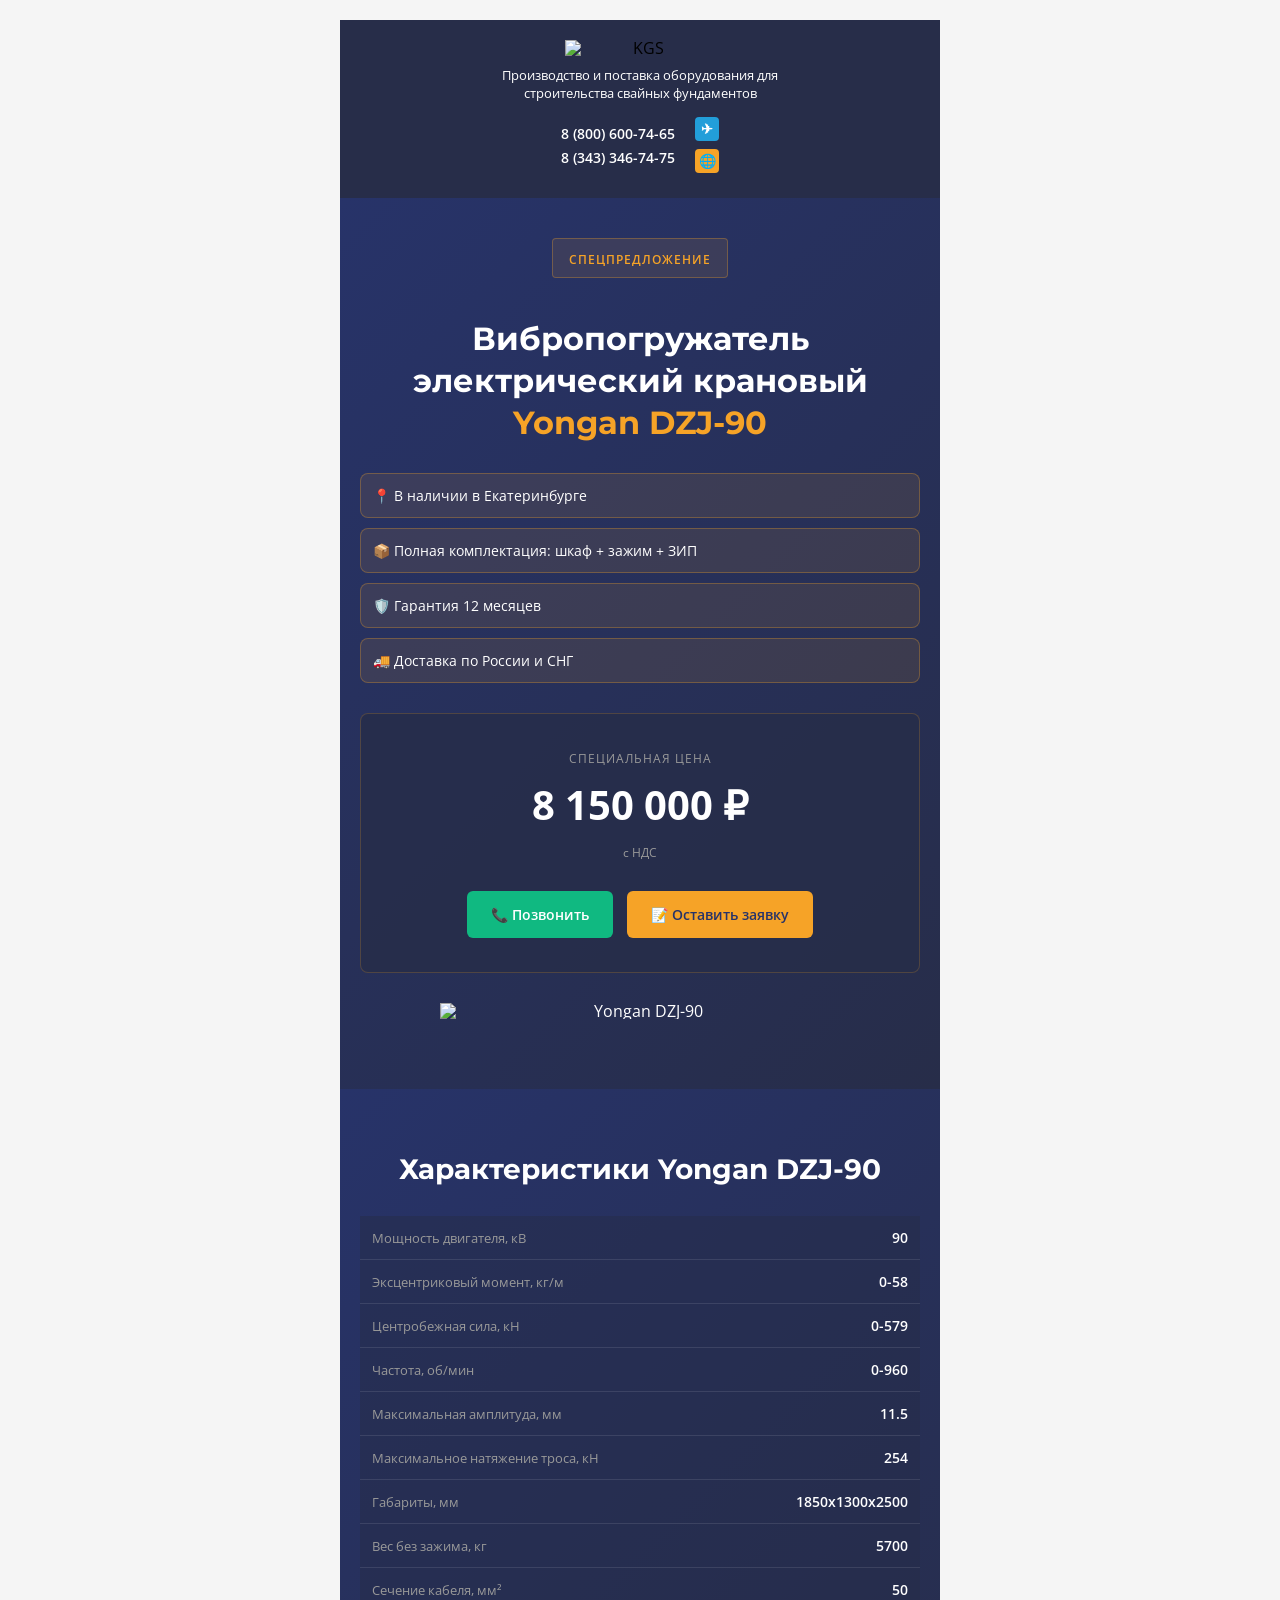
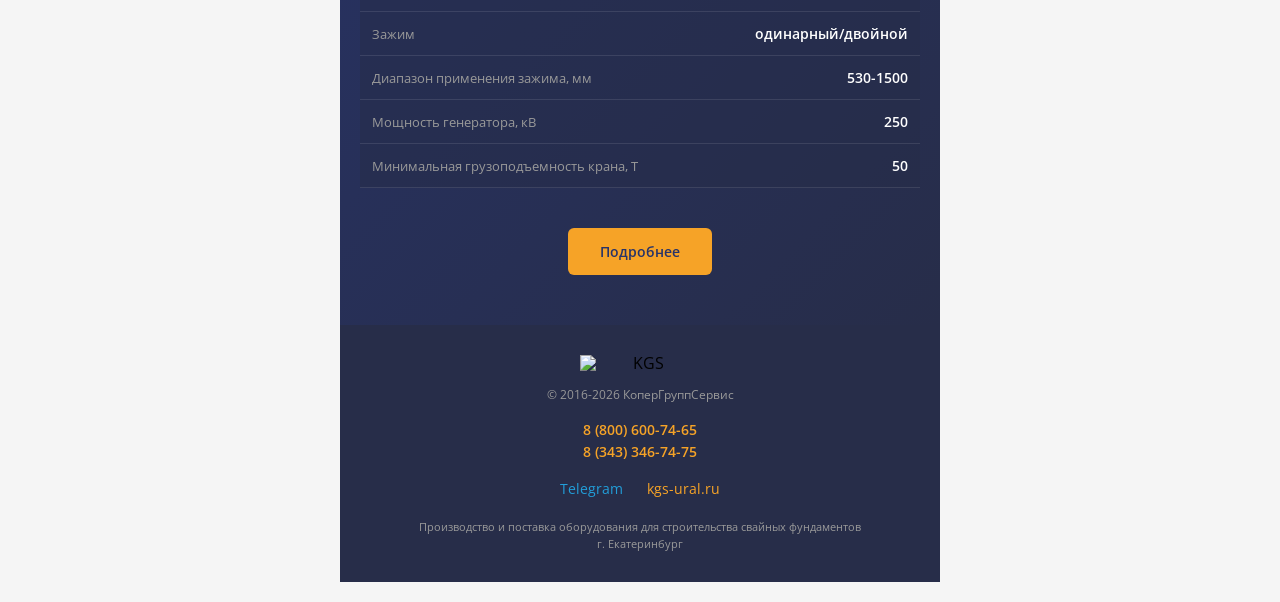
==== email-template.html @ 1b9bb9bd "fix: кликабельность элементов и иконки в шапке" ====
<!DOCTYPE html>
<html lang="ru" xmlns="http://www.w3.org/1999/xhtml" xmlns:v="urn:schemas-microsoft-com:vml" xmlns:o="urn:schemas-microsoft-com:office:office">
<head>
    <meta charset="utf-8">
    <meta name="viewport" content="width=device-width, initial-scale=1.0">
    <meta http-equiv="X-UA-Compatible" content="IE=edge">
    <meta name="x-apple-disable-message-reformatting">
    <title>Спецпредложение: Yongan DZJ-90 - 8 150 000₽</title>
    <!--[if mso]>
    <style type="text/css">
        table {border-collapse: collapse; border-spacing: 0; margin: 0;}
        div, td {padding: 0;}
        div {margin: 0 !important;}
    </style>
    <noscript>
        <xml>
            <o:OfficeDocumentSettings>
                <o:PixelsPerInch>96</o:PixelsPerInch>
            </o:OfficeDocumentSettings>
        </xml>
    </noscript>
    <![endif]-->
    <style type="text/css">
        @import url('https://fonts.googleapis.com/css2?family=Montserrat:wght@600;700;800&family=Open+Sans:wght@400;600&display=swap');
        
        body {
            margin: 0;
            padding: 0;
            -webkit-text-size-adjust: 100%;
            -ms-text-size-adjust: 100%;
            font-family: 'Open Sans', Arial, sans-serif;
        }
        
        table {
            border-collapse: collapse;
            border-spacing: 0;
            mso-table-lspace: 0pt;
            mso-table-rspace: 0pt;
        }
        
        img {
            border: 0;
            height: auto;
            line-height: 100%;
            outline: none;
            text-decoration: none;
            -ms-interpolation-mode: bicubic;
        }
        
        a {
            text-decoration: none;
        }
        
        .container {
            max-width: 600px;
            margin: 0 auto;
        }
        
        .header {
            background-color: #272D49;
            padding: 20px;
        }
        
        .hero {
            background: linear-gradient(135deg, #273369 0%, #272D49 100%);
            padding: 40px 20px;
            color: #ffffff;
        }
        
        .badge {
            background-color: rgba(246, 163, 39, 0.1);
            border: 1px solid rgba(246, 163, 39, 0.3);
            border-radius: 4px;
            padding: 8px 16px;
            display: inline-block;
            margin-bottom: 20px;
        }
        
        .badge-text {
            color: #F6A327;
            font-size: 12px;
            font-weight: 600;
            letter-spacing: 1px;
            text-transform: uppercase;
        }
        
        .title {
            font-family: 'Montserrat', Arial, sans-serif;
            font-size: 32px;
            font-weight: 700;
            line-height: 1.3;
            margin: 20px 0;
            color: #ffffff;
        }
        
        .title-accent {
            color: #F6A327;
        }
        
        .feature-box {
            background-color: rgba(246, 163, 39, 0.1);
            border: 1px solid rgba(246, 163, 39, 0.3);
            border-radius: 8px;
            padding: 12px;
            margin: 10px 0;
        }
        
        .feature-text {
            color: #ffffff;
            font-size: 14px;
            margin: 0;
        }
        
        .price-card {
            background-color: rgba(39, 45, 73, 0.8);
            border: 1px solid rgba(246, 163, 39, 0.2);
            border-radius: 8px;
            padding: 24px;
            margin: 20px 0;
        }
        
        .price-label {
            color: #999999;
            font-size: 12px;
            text-transform: uppercase;
            letter-spacing: 1px;
            margin-bottom: 10px;
        }
        
        .price {
            font-size: 40px;
            font-weight: 700;
            color: #ffffff;
            margin: 10px 0;
        }
        
        .price-note {
            color: #999999;
            font-size: 12px;
        }
        
        .button {
            display: inline-block;
            padding: 14px 24px;
            border-radius: 6px;
            font-weight: 600;
            font-size: 14px;
            text-align: center;
            text-decoration: none;
            margin: 10px 5px;
        }
        
        .button-green {
            background-color: #10B981;
            color: #ffffff;
        }
        
        .button-orange {
            background-color: #F6A327;
            color: #273369;
        }
        
        .specs-section {
            background: linear-gradient(135deg, #273369 0%, #272D49 100%);
            padding: 40px 20px;
        }
        
        .specs-title {
            font-family: 'Montserrat', Arial, sans-serif;
            font-size: 28px;
            font-weight: 700;
            color: #ffffff;
            text-align: center;
            margin-bottom: 30px;
        }
        
        .spec-row {
            background-color: rgba(39, 45, 73, 0.5);
            padding: 12px;
            margin: 5px 0;
            border-bottom: 1px solid rgba(255, 255, 255, 0.1);
        }
        
        .spec-label {
            color: #999999;
            font-size: 13px;
        }
        
        .spec-value {
            color: #ffffff;
            font-weight: 600;
            font-size: 14px;
        }
        
        .footer {
            background-color: #272D49;
            padding: 30px 20px;
            text-align: center;
        }
        
        .footer-text {
            color: #999999;
            font-size: 12px;
            margin: 10px 0;
        }
        
        .contact-link {
            color: #F6A327;
            text-decoration: none;
            font-weight: 600;
        }
        
        @media only screen and (max-width: 600px) {
            .title {
                font-size: 24px;
            }
            .price {
                font-size: 32px;
            }
            .button {
                display: block;
                width: 100%;
                margin: 10px 0;
            }
        }
    </style>
</head>
<body style="margin: 0; padding: 0; background-color: #f5f5f5;">
    <table role="presentation" width="100%" cellspacing="0" cellpadding="0" border="0">
        <tr>
            <td align="center" style="padding: 20px 0;">
                <!-- Container -->
                <table class="container" role="presentation" width="600" cellspacing="0" cellpadding="0" border="0" style="max-width: 600px; width: 100%;">
                    
                    <!-- Header -->
                    <tr>
                        <td class="header" style="background-color: #272D49; padding: 20px; text-align: center;">
                            <table role="presentation" width="100%" cellspacing="0" cellpadding="0" border="0">
                                <tr>
                                    <td align="center">
                                        <img src="https://cdn.poehali.dev/files/KGS_logo_white_yellow.png" alt="KGS" width="150" style="display: block; margin: 0 auto 10px;">
                                        <p style="color: #ffffff; font-size: 13px; line-height: 1.4; margin: 10px 0;">
                                            Производство и поставка оборудования для<br>строительства свайных фундаментов
                                        </p>
                                        <table role="presentation" cellspacing="0" cellpadding="0" border="0" style="margin: 15px auto 5px;">
                                            <tr>
                                                <td style="padding: 0 10px;">
                                                    <a href="tel:88006007465" style="color: #ffffff; font-weight: 600; font-size: 14px; text-decoration: none; display: block;">8 (800) 600-74-65</a>
                                                    <a href="tel:+73433467475" style="color: #ffffff; font-weight: 600; font-size: 14px; text-decoration: none; display: block; margin-top: 5px;">8 (343) 346-74-75</a>
                                                </td>
                                                <td style="padding: 0 10px;">
                                                    <a href="https://t.me/kgs_ural" style="display: block; margin-bottom: 8px;">
                                                        <span style="display: inline-block; width: 24px; height: 24px; background-color: #229ED9; border-radius: 4px; text-align: center; line-height: 24px; color: #ffffff; font-size: 14px; font-weight: bold;">✈</span>
                                                    </a>
                                                    <a href="https://kgs-ural.ru" style="display: block;">
                                                        <span style="display: inline-block; width: 24px; height: 24px; background-color: #F6A327; border-radius: 4px; text-align: center; line-height: 24px; color: #273369; font-size: 14px; font-weight: bold;">🌐</span>
                                                    </a>
                                                </td>
                                            </tr>
                                        </table>
                                    </td>
                                </tr>
                            </table>
                        </td>
                    </tr>
                    
                    <!-- Hero Section -->
                    <tr>
                        <td class="hero" style="background: linear-gradient(135deg, #273369 0%, #272D49 100%); padding: 40px 20px;">
                            <table role="presentation" width="100%" cellspacing="0" cellpadding="0" border="0">
                                <tr>
                                    <td align="center">
                                        <div class="badge" style="background-color: rgba(246, 163, 39, 0.1); border: 1px solid rgba(246, 163, 39, 0.3); border-radius: 4px; padding: 8px 16px; display: inline-block; margin-bottom: 20px;">
                                            <span class="badge-text" style="color: #F6A327; font-size: 12px; font-weight: 600; letter-spacing: 1px;">СПЕЦПРЕДЛОЖЕНИЕ</span>
                                        </div>
                                        
                                        <a href="https://kgs-ural.ru/catalog/vibropogruzhateli-kranovie/seriya-dzj/yongan-dzj-90/" style="text-decoration: none; color: inherit;">
                                            <h1 class="title" style="font-family: 'Montserrat', Arial, sans-serif; font-size: 32px; font-weight: 700; line-height: 1.3; margin: 20px 0; color: #ffffff;">
                                                Вибропогружатель<br>
                                                электрический крановый<br>
                                                <span class="title-accent" style="color: #F6A327;">Yongan DZJ-90</span>
                                            </h1>
                                        </a>
                                        
                                        <div style="margin: 30px 0;">
                                            <div class="feature-box" style="background-color: rgba(246, 163, 39, 0.1); border: 1px solid rgba(246, 163, 39, 0.3); border-radius: 8px; padding: 12px; margin: 10px 0; text-align: left;">
                                                <p class="feature-text" style="color: #ffffff; font-size: 14px; margin: 0;">📍 В наличии в Екатеринбурге</p>
                                            </div>
                                            <div class="feature-box" style="background-color: rgba(246, 163, 39, 0.1); border: 1px solid rgba(246, 163, 39, 0.3); border-radius: 8px; padding: 12px; margin: 10px 0; text-align: left;">
                                                <p class="feature-text" style="color: #ffffff; font-size: 14px; margin: 0;">📦 Полная комплектация: шкаф + зажим + ЗИП</p>
                                            </div>
                                            <div class="feature-box" style="background-color: rgba(246, 163, 39, 0.1); border: 1px solid rgba(246, 163, 39, 0.3); border-radius: 8px; padding: 12px; margin: 10px 0; text-align: left;">
                                                <p class="feature-text" style="color: #ffffff; font-size: 14px; margin: 0;">🛡️ Гарантия 12 месяцев</p>
                                            </div>
                                            <div class="feature-box" style="background-color: rgba(246, 163, 39, 0.1); border: 1px solid rgba(246, 163, 39, 0.3); border-radius: 8px; padding: 12px; margin: 10px 0; text-align: left;">
                                                <p class="feature-text" style="color: #ffffff; font-size: 14px; margin: 0;">🚚 Доставка по России и СНГ</p>
                                            </div>
                                        </div>
                                        
                                        <!-- Price Card -->
                                        <div class="price-card" style="background-color: rgba(39, 45, 73, 0.8); border: 1px solid rgba(246, 163, 39, 0.2); border-radius: 8px; padding: 24px; margin: 20px 0;">
                                            <p class="price-label" style="color: #999999; font-size: 12px; text-transform: uppercase; letter-spacing: 1px; margin-bottom: 10px;">СПЕЦИАЛЬНАЯ ЦЕНА</p>
                                            <p class="price" style="font-size: 40px; font-weight: 700; color: #ffffff; margin: 10px 0;">8 150 000 ₽</p>
                                            <p class="price-note" style="color: #999999; font-size: 12px;">с НДС</p>
                                            
                                            <table role="presentation" width="100%" cellspacing="0" cellpadding="0" border="0" style="margin-top: 20px;">
                                                <tr>
                                                    <td align="center">
                                                        <a href="tel:88006007465" class="button button-green" style="display: inline-block; padding: 14px 24px; border-radius: 6px; font-weight: 600; font-size: 14px; text-align: center; text-decoration: none; background-color: #10B981; color: #ffffff; margin: 10px 5px;">
                                                            📞 Позвонить
                                                        </a>
                                                        <a href="https://kgs-ural.ru/catalog/vibropogruzhateli-kranovie/seriya-dzj/yongan-dzj-90/" class="button button-orange" style="display: inline-block; padding: 14px 24px; border-radius: 6px; font-weight: 600; font-size: 14px; text-align: center; text-decoration: none; background-color: #F6A327; color: #273369; margin: 10px 5px;">
                                                            📝 Оставить заявку
                                                        </a>
                                                    </td>
                                                </tr>
                                            </table>
                                        </div>
                                        
                                        <!-- Equipment Image -->
                                        <img src="https://cdn.poehali.dev/files/Вибрик без фона.png" alt="Yongan DZJ-90" width="400" style="display: block; margin: 30px auto; max-width: 100%; height: auto;">
                                    </td>
                                </tr>
                            </table>
                        </td>
                    </tr>
                    
                    <!-- Specifications Section -->
                    <tr>
                        <td class="specs-section" style="background: linear-gradient(135deg, #273369 0%, #272D49 100%); padding: 40px 20px;">
                            <a href="https://kgs-ural.ru/catalog/vibropogruzhateli-kranovie/seriya-dzj/yongan-dzj-90/" style="text-decoration: none; color: inherit; display: block;">
                                <h2 class="specs-title" style="font-family: 'Montserrat', Arial, sans-serif; font-size: 28px; font-weight: 700; color: #ffffff; text-align: center; margin-bottom: 30px;">
                                    Характеристики Yongan DZJ-90
                                </h2>
                            </a>
                            
                            <table role="presentation" width="100%" cellspacing="0" cellpadding="0" border="0">
                                <tr>
                                    <td class="spec-row" style="background-color: rgba(39, 45, 73, 0.5); padding: 12px; border-bottom: 1px solid rgba(255, 255, 255, 0.1);">
                                        <table role="presentation" width="100%" cellspacing="0" cellpadding="0" border="0">
                                            <tr>
                                                <td class="spec-label" style="color: #999999; font-size: 13px;">Мощность двигателя, кВ</td>
                                                <td align="right" class="spec-value" style="color: #ffffff; font-weight: 600; font-size: 14px;">90</td>
                                            </tr>
                                        </table>
                                    </td>
                                </tr>
                                <tr>
                                    <td class="spec-row" style="background-color: rgba(39, 45, 73, 0.5); padding: 12px; border-bottom: 1px solid rgba(255, 255, 255, 0.1);">
                                        <table role="presentation" width="100%" cellspacing="0" cellpadding="0" border="0">
                                            <tr>
                                                <td class="spec-label" style="color: #999999; font-size: 13px;">Эксцентриковый момент, кг/м</td>
                                                <td align="right" class="spec-value" style="color: #ffffff; font-weight: 600; font-size: 14px;">0-58</td>
                                            </tr>
                                        </table>
                                    </td>
                                </tr>
                                <tr>
                                    <td class="spec-row" style="background-color: rgba(39, 45, 73, 0.5); padding: 12px; border-bottom: 1px solid rgba(255, 255, 255, 0.1);">
                                        <table role="presentation" width="100%" cellspacing="0" cellpadding="0" border="0">
                                            <tr>
                                                <td class="spec-label" style="color: #999999; font-size: 13px;">Центробежная сила, кН</td>
                                                <td align="right" class="spec-value" style="color: #ffffff; font-weight: 600; font-size: 14px;">0-579</td>
                                            </tr>
                                        </table>
                                    </td>
                                </tr>
                                <tr>
                                    <td class="spec-row" style="background-color: rgba(39, 45, 73, 0.5); padding: 12px; border-bottom: 1px solid rgba(255, 255, 255, 0.1);">
                                        <table role="presentation" width="100%" cellspacing="0" cellpadding="0" border="0">
                                            <tr>
                                                <td class="spec-label" style="color: #999999; font-size: 13px;">Частота, об/мин</td>
                                                <td align="right" class="spec-value" style="color: #ffffff; font-weight: 600; font-size: 14px;">0-960</td>
                                            </tr>
                                        </table>
                                    </td>
                                </tr>
                                <tr>
                                    <td class="spec-row" style="background-color: rgba(39, 45, 73, 0.5); padding: 12px; border-bottom: 1px solid rgba(255, 255, 255, 0.1);">
                                        <table role="presentation" width="100%" cellspacing="0" cellpadding="0" border="0">
                                            <tr>
                                                <td class="spec-label" style="color: #999999; font-size: 13px;">Максимальная амплитуда, мм</td>
                                                <td align="right" class="spec-value" style="color: #ffffff; font-weight: 600; font-size: 14px;">11.5</td>
                                            </tr>
                                        </table>
                                    </td>
                                </tr>
                                <tr>
                                    <td class="spec-row" style="background-color: rgba(39, 45, 73, 0.5); padding: 12px; border-bottom: 1px solid rgba(255, 255, 255, 0.1);">
                                        <table role="presentation" width="100%" cellspacing="0" cellpadding="0" border="0">
                                            <tr>
                                                <td class="spec-label" style="color: #999999; font-size: 13px;">Максимальное натяжение троса, кН</td>
                                                <td align="right" class="spec-value" style="color: #ffffff; font-weight: 600; font-size: 14px;">254</td>
                                            </tr>
                                        </table>
                                    </td>
                                </tr>
                                <tr>
                                    <td class="spec-row" style="background-color: rgba(39, 45, 73, 0.5); padding: 12px; border-bottom: 1px solid rgba(255, 255, 255, 0.1);">
                                        <table role="presentation" width="100%" cellspacing="0" cellpadding="0" border="0">
                                            <tr>
                                                <td class="spec-label" style="color: #999999; font-size: 13px;">Габариты, мм</td>
                                                <td align="right" class="spec-value" style="color: #ffffff; font-weight: 600; font-size: 14px;">1850х1300х2500</td>
                                            </tr>
                                        </table>
                                    </td>
                                </tr>
                                <tr>
                                    <td class="spec-row" style="background-color: rgba(39, 45, 73, 0.5); padding: 12px; border-bottom: 1px solid rgba(255, 255, 255, 0.1);">
                                        <table role="presentation" width="100%" cellspacing="0" cellpadding="0" border="0">
                                            <tr>
                                                <td class="spec-label" style="color: #999999; font-size: 13px;">Вес без зажима, кг</td>
                                                <td align="right" class="spec-value" style="color: #ffffff; font-weight: 600; font-size: 14px;">5700</td>
                                            </tr>
                                        </table>
                                    </td>
                                </tr>
                                <tr>
                                    <td class="spec-row" style="background-color: rgba(39, 45, 73, 0.5); padding: 12px; border-bottom: 1px solid rgba(255, 255, 255, 0.1);">
                                        <table role="presentation" width="100%" cellspacing="0" cellpadding="0" border="0">
                                            <tr>
                                                <td class="spec-label" style="color: #999999; font-size: 13px;">Сечение кабеля, мм²</td>
                                                <td align="right" class="spec-value" style="color: #ffffff; font-weight: 600; font-size: 14px;">50</td>
                                            </tr>
                                        </table>
                                    </td>
                                </tr>
                                <tr>
                                    <td class="spec-row" style="background-color: rgba(39, 45, 73, 0.5); padding: 12px; border-bottom: 1px solid rgba(255, 255, 255, 0.1);">
                                        <table role="presentation" width="100%" cellspacing="0" cellpadding="0" border="0">
                                            <tr>
                                                <td class="spec-label" style="color: #999999; font-size: 13px;">Зажим</td>
                                                <td align="right" class="spec-value" style="color: #ffffff; font-weight: 600; font-size: 14px;">одинарный/двойной</td>
                                            </tr>
                                        </table>
                                    </td>
                                </tr>
                                <tr>
                                    <td class="spec-row" style="background-color: rgba(39, 45, 73, 0.5); padding: 12px; border-bottom: 1px solid rgba(255, 255, 255, 0.1);">
                                        <table role="presentation" width="100%" cellspacing="0" cellpadding="0" border="0">
                                            <tr>
                                                <td class="spec-label" style="color: #999999; font-size: 13px;">Диапазон применения зажима, мм</td>
                                                <td align="right" class="spec-value" style="color: #ffffff; font-weight: 600; font-size: 14px;">530-1500</td>
                                            </tr>
                                        </table>
                                    </td>
                                </tr>
                                <tr>
                                    <td class="spec-row" style="background-color: rgba(39, 45, 73, 0.5); padding: 12px; border-bottom: 1px solid rgba(255, 255, 255, 0.1);">
                                        <table role="presentation" width="100%" cellspacing="0" cellpadding="0" border="0">
                                            <tr>
                                                <td class="spec-label" style="color: #999999; font-size: 13px;">Мощность генератора, кВ</td>
                                                <td align="right" class="spec-value" style="color: #ffffff; font-weight: 600; font-size: 14px;">250</td>
                                            </tr>
                                        </table>
                                    </td>
                                </tr>
                                <tr>
                                    <td class="spec-row" style="background-color: rgba(39, 45, 73, 0.5); padding: 12px;">
                                        <table role="presentation" width="100%" cellspacing="0" cellpadding="0" border="0">
                                            <tr>
                                                <td class="spec-label" style="color: #999999; font-size: 13px;">Минимальная грузоподъемность крана, T</td>
                                                <td align="right" class="spec-value" style="color: #ffffff; font-weight: 600; font-size: 14px;">50</td>
                                            </tr>
                                        </table>
                                    </td>
                                </tr>
                            </table>
                            
                            <table role="presentation" width="100%" cellspacing="0" cellpadding="0" border="0" style="margin-top: 30px;">
                                <tr>
                                    <td align="center">
                                        <a href="https://kgs-ural.ru/catalog/vibropogruzhateli-kranovie/seriya-dzj/yongan-dzj-90/" class="button button-orange" style="display: inline-block; padding: 14px 32px; border-radius: 6px; font-weight: 600; font-size: 14px; text-align: center; text-decoration: none; background-color: #F6A327; color: #273369;">
                                            Подробнее
                                        </a>
                                    </td>
                                </tr>
                            </table>
                        </td>
                    </tr>
                    
                    <!-- Footer -->
                    <tr>
                        <td class="footer" style="background-color: #272D49; padding: 30px 20px; text-align: center;">
                            <img src="https://cdn.poehali.dev/files/KGS_logo_white_yellow.png" alt="KGS" width="120" style="display: block; margin: 0 auto 15px;">
                            <p class="footer-text" style="color: #999999; font-size: 12px; margin: 10px 0;">© 2016-2026 КоперГруппСервис</p>
                            <p style="margin: 15px 0;">
                                <a href="tel:88006007465" class="contact-link" style="color: #F6A327; text-decoration: none; font-weight: 600; font-size: 14px;">8 (800) 600-74-65</a><br>
                                <a href="tel:+73433467475" class="contact-link" style="color: #F6A327; text-decoration: none; font-weight: 600; font-size: 14px;">8 (343) 346-74-75</a>
                            </p>
                            <p style="margin: 15px 0;">
                                <a href="https://t.me/kgs_ural" style="color: #229ED9; text-decoration: none; font-size: 14px; margin: 0 10px;">Telegram</a>
                                <a href="https://kgs-ural.ru" style="color: #F6A327; text-decoration: none; font-size: 14px; margin: 0 10px;">kgs-ural.ru</a>
                            </p>
                            <p class="footer-text" style="color: #999999; font-size: 11px; margin: 20px 0 0; line-height: 1.5;">
                                Производство и поставка оборудования для строительства свайных фундаментов<br>
                                г. Екатеринбург
                            </p>
                        </td>
                    </tr>
                    
                </table>
            </td>
        </tr>
    </table>
</body>
</html>
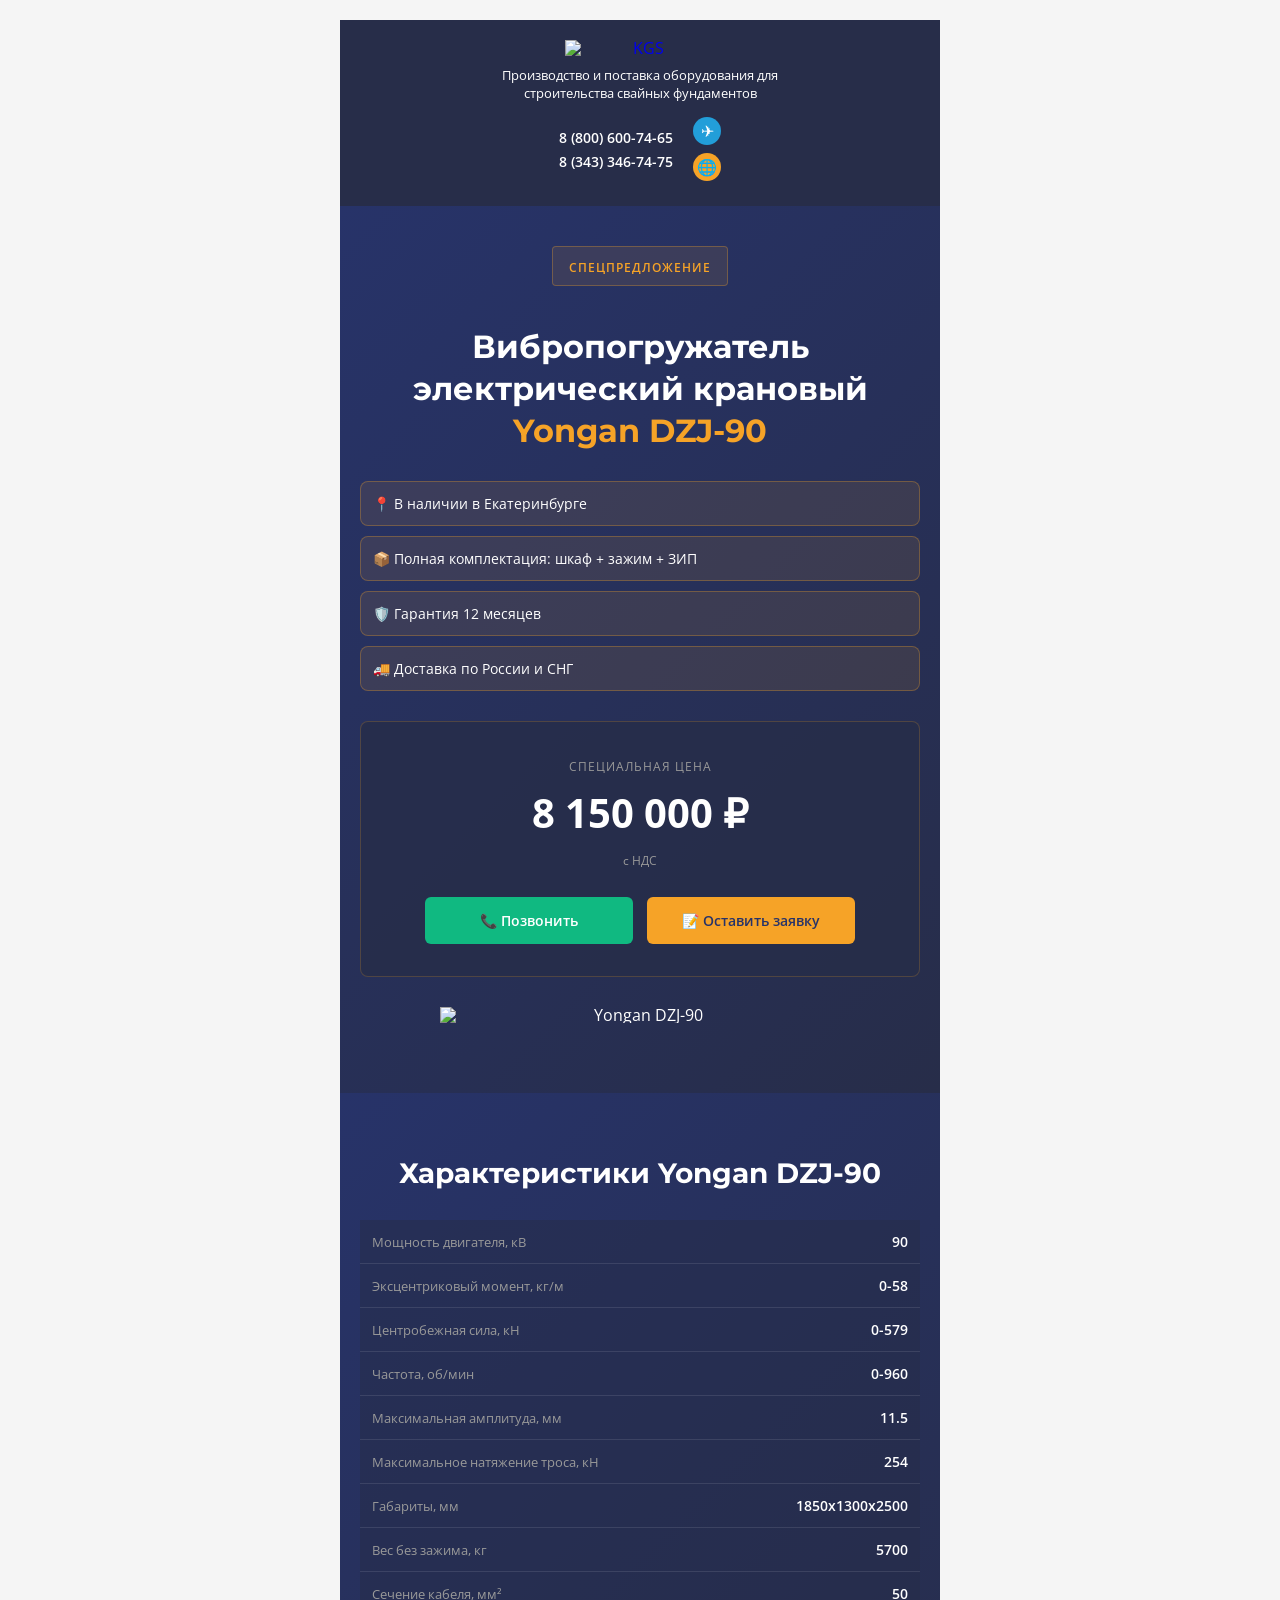
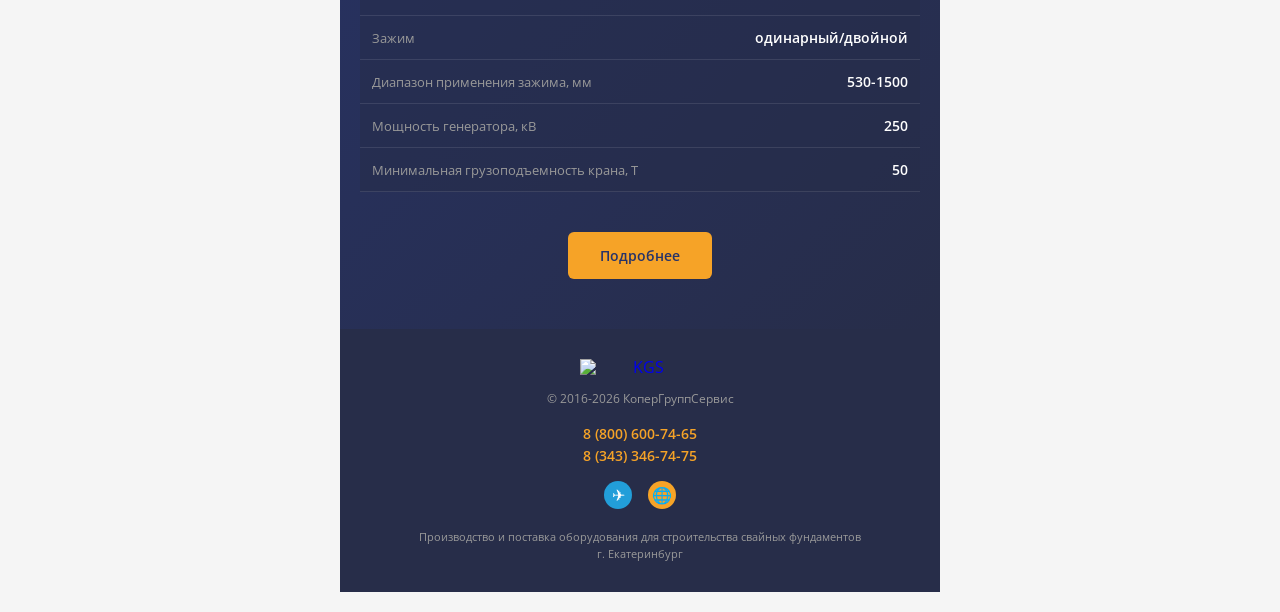
==== commit 1e70eddf: "Исправить шапку и подвал email-template" ====
--- a/email-template.html
+++ b/email-template.html
@@ -210,6 +210,30 @@
             font-weight: 600;
         }
         
+        .icon-telegram {
+            display: inline-block;
+            width: 28px;
+            height: 28px;
+            background-color: #229ED9;
+            border-radius: 50%;
+            text-align: center;
+            line-height: 28px;
+            color: #ffffff;
+            font-size: 16px;
+        }
+        
+        .icon-globe {
+            display: inline-block;
+            width: 28px;
+            height: 28px;
+            background-color: #F6A327;
+            border-radius: 50%;
+            text-align: center;
+            line-height: 28px;
+            color: #273369;
+            font-size: 16px;
+        }
+        
         @media only screen and (max-width: 600px) {
             .title {
                 font-size: 24px;
@@ -218,9 +242,14 @@
                 font-size: 32px;
             }
             .button {
-                display: block;
-                width: 100%;
-                margin: 10px 0;
+                display: block !important;
+                width: 90% !important;
+                margin: 8px auto !important;
+                padding: 12px 16px !important;
+                font-size: 13px !important;
+            }
+            .price-card {
+                padding: 16px !important;
             }
         }
     </style>
@@ -238,7 +267,9 @@
                             <table role="presentation" width="100%" cellspacing="0" cellpadding="0" border="0">
                                 <tr>
                                     <td align="center">
-                                        <img src="https://cdn.poehali.dev/files/KGS_logo_white_yellow.png" alt="KGS" width="150" style="display: block; margin: 0 auto 10px;">
+                                        <a href="https://kgs-ural.ru" style="display: block;">
+                                            <img src="https://cdn.poehali.dev/files/KGS_logo_white_yellow.png" alt="KGS" width="150" style="display: block; margin: 0 auto 10px;">
+                                        </a>
                                         <p style="color: #ffffff; font-size: 13px; line-height: 1.4; margin: 10px 0;">
                                             Производство и поставка оборудования для<br>строительства свайных фундаментов
                                         </p>
@@ -248,13 +279,23 @@
                                                     <a href="tel:88006007465" style="color: #ffffff; font-weight: 600; font-size: 14px; text-decoration: none; display: block;">8 (800) 600-74-65</a>
                                                     <a href="tel:+73433467475" style="color: #ffffff; font-weight: 600; font-size: 14px; text-decoration: none; display: block; margin-top: 5px;">8 (343) 346-74-75</a>
                                                 </td>
-                                                <td style="padding: 0 10px;">
-                                                    <a href="https://t.me/kgs_ural" style="display: block; margin-bottom: 8px;">
-                                                        <span style="display: inline-block; width: 24px; height: 24px; background-color: #229ED9; border-radius: 4px; text-align: center; line-height: 24px; color: #ffffff; font-size: 14px; font-weight: bold;">✈</span>
-                                                    </a>
-                                                    <a href="https://kgs-ural.ru" style="display: block;">
-                                                        <span style="display: inline-block; width: 24px; height: 24px; background-color: #F6A327; border-radius: 4px; text-align: center; line-height: 24px; color: #273369; font-size: 14px; font-weight: bold;">🌐</span>
-                                                    </a>
+                                                <td style="padding: 0 10px; vertical-align: middle;">
+                                                    <table role="presentation" cellspacing="0" cellpadding="0" border="0">
+                                                        <tr>
+                                                            <td style="padding-bottom: 8px;">
+                                                                <a href="https://t.me/kgs_ural" style="text-decoration: none;">
+                                                                    <span class="icon-telegram" style="display: inline-block; width: 28px; height: 28px; background-color: #229ED9; border-radius: 50%; text-align: center; line-height: 28px; color: #ffffff; font-size: 16px;">✈</span>
+                                                                </a>
+                                                            </td>
+                                                        </tr>
+                                                        <tr>
+                                                            <td>
+                                                                <a href="https://kgs-ural.ru" style="text-decoration: none;">
+                                                                    <span class="icon-globe" style="display: inline-block; width: 28px; height: 28px; background-color: #F6A327; border-radius: 50%; text-align: center; line-height: 28px; color: #273369; font-size: 16px;">🌐</span>
+                                                                </a>
+                                                            </td>
+                                                        </tr>
+                                                    </table>
                                                 </td>
                                             </tr>
                                         </table>
@@ -303,18 +344,24 @@
                                             <p class="price" style="font-size: 40px; font-weight: 700; color: #ffffff; margin: 10px 0;">8 150 000 ₽</p>
                                             <p class="price-note" style="color: #999999; font-size: 12px;">с НДС</p>
                                             
+                                            <!--[if mso]>
                                             <table role="presentation" width="100%" cellspacing="0" cellpadding="0" border="0" style="margin-top: 20px;">
                                                 <tr>
                                                     <td align="center">
-                                                        <a href="tel:88006007465" class="button button-green" style="display: inline-block; padding: 14px 24px; border-radius: 6px; font-weight: 600; font-size: 14px; text-align: center; text-decoration: none; background-color: #10B981; color: #ffffff; margin: 10px 5px;">
-                                                            📞 Позвонить
-                                                        </a>
-                                                        <a href="https://kgs-ural.ru/catalog/vibropogruzhateli-kranovie/seriya-dzj/yongan-dzj-90/" class="button button-orange" style="display: inline-block; padding: 14px 24px; border-radius: 6px; font-weight: 600; font-size: 14px; text-align: center; text-decoration: none; background-color: #F6A327; color: #273369; margin: 10px 5px;">
-                                                            📝 Оставить заявку
-                                                        </a>
+                                            <![endif]-->
+                                            <div style="margin-top: 20px;">
+                                                <a href="tel:88006007465" class="button button-green" style="display: inline-block; padding: 14px 24px; border-radius: 6px; font-weight: 600; font-size: 14px; text-align: center; text-decoration: none; background-color: #10B981; color: #ffffff; margin: 8px 5px; min-width: 160px;">
+                                                    📞 Позвонить
+                                                </a>
+                                                <a href="https://kgs-ural.ru/catalog/vibropogruzhateli-kranovie/seriya-dzj/yongan-dzj-90/" class="button button-orange" style="display: inline-block; padding: 14px 24px; border-radius: 6px; font-weight: 600; font-size: 14px; text-align: center; text-decoration: none; background-color: #F6A327; color: #273369; margin: 8px 5px; min-width: 160px;">
+                                                    📝 Оставить заявку
+                                                </a>
+                                            </div>
+                                            <!--[if mso]>
                                                     </td>
                                                 </tr>
                                             </table>
+                                            <![endif]-->
                                         </div>
                                         
                                         <!-- Equipment Image -->
@@ -467,31 +514,39 @@
                                 </tr>
                             </table>
                             
-                            <table role="presentation" width="100%" cellspacing="0" cellpadding="0" border="0" style="margin-top: 30px;">
-                                <tr>
-                                    <td align="center">
-                                        <a href="https://kgs-ural.ru/catalog/vibropogruzhateli-kranovie/seriya-dzj/yongan-dzj-90/" class="button button-orange" style="display: inline-block; padding: 14px 32px; border-radius: 6px; font-weight: 600; font-size: 14px; text-align: center; text-decoration: none; background-color: #F6A327; color: #273369;">
-                                            Подробнее
-                                        </a>
-                                    </td>
-                                </tr>
-                            </table>
+                            <div style="text-align: center; margin-top: 30px;">
+                                <a href="https://kgs-ural.ru/catalog/vibropogruzhateli-kranovie/seriya-dzj/yongan-dzj-90/" class="button button-orange" style="display: inline-block; padding: 14px 32px; border-radius: 6px; font-weight: 600; font-size: 14px; text-align: center; text-decoration: none; background-color: #F6A327; color: #273369;">
+                                    Подробнее
+                                </a>
+                            </div>
                         </td>
                     </tr>
                     
                     <!-- Footer -->
                     <tr>
                         <td class="footer" style="background-color: #272D49; padding: 30px 20px; text-align: center;">
-                            <img src="https://cdn.poehali.dev/files/KGS_logo_white_yellow.png" alt="KGS" width="120" style="display: block; margin: 0 auto 15px;">
+                            <a href="https://kgs-ural.ru" style="display: block;">
+                                <img src="https://cdn.poehali.dev/files/KGS_logo_white_yellow.png" alt="KGS" width="120" style="display: block; margin: 0 auto 15px;">
+                            </a>
                             <p class="footer-text" style="color: #999999; font-size: 12px; margin: 10px 0;">© 2016-2026 КоперГруппСервис</p>
                             <p style="margin: 15px 0;">
                                 <a href="tel:88006007465" class="contact-link" style="color: #F6A327; text-decoration: none; font-weight: 600; font-size: 14px;">8 (800) 600-74-65</a><br>
                                 <a href="tel:+73433467475" class="contact-link" style="color: #F6A327; text-decoration: none; font-weight: 600; font-size: 14px;">8 (343) 346-74-75</a>
                             </p>
-                            <p style="margin: 15px 0;">
-                                <a href="https://t.me/kgs_ural" style="color: #229ED9; text-decoration: none; font-size: 14px; margin: 0 10px;">Telegram</a>
-                                <a href="https://kgs-ural.ru" style="color: #F6A327; text-decoration: none; font-size: 14px; margin: 0 10px;">kgs-ural.ru</a>
-                            </p>
+                            <table role="presentation" cellspacing="0" cellpadding="0" border="0" style="margin: 15px auto;">
+                                <tr>
+                                    <td style="padding: 0 8px;">
+                                        <a href="https://t.me/kgs_ural" style="text-decoration: none;">
+                                            <span class="icon-telegram" style="display: inline-block; width: 28px; height: 28px; background-color: #229ED9; border-radius: 50%; text-align: center; line-height: 28px; color: #ffffff; font-size: 16px;">✈</span>
+                                        </a>
+                                    </td>
+                                    <td style="padding: 0 8px;">
+                                        <a href="https://kgs-ural.ru" style="text-decoration: none;">
+                                            <span class="icon-globe" style="display: inline-block; width: 28px; height: 28px; background-color: #F6A327; border-radius: 50%; text-align: center; line-height: 28px; color: #273369; font-size: 16px;">🌐</span>
+                                        </a>
+                                    </td>
+                                </tr>
+                            </table>
                             <p class="footer-text" style="color: #999999; font-size: 11px; margin: 20px 0 0; line-height: 1.5;">
                                 Производство и поставка оборудования для строительства свайных фундаментов<br>
                                 г. Екатеринбург
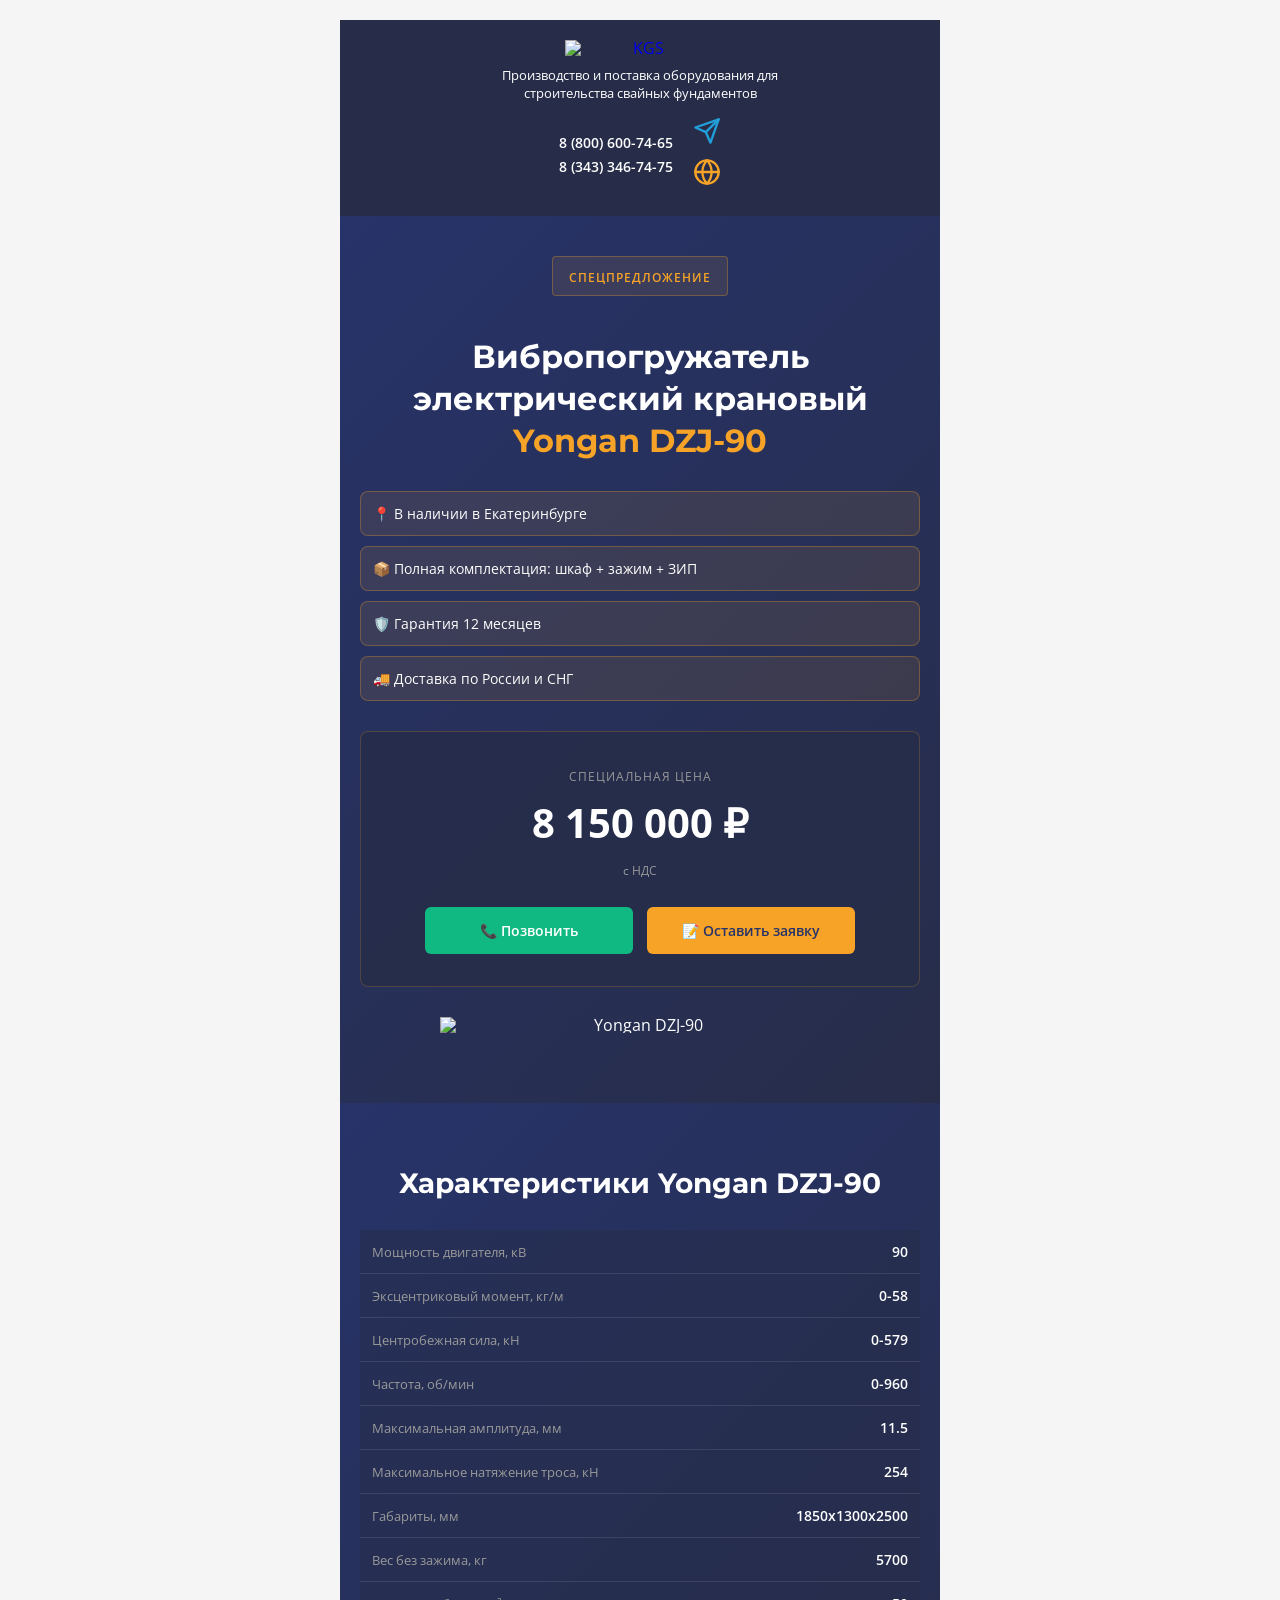
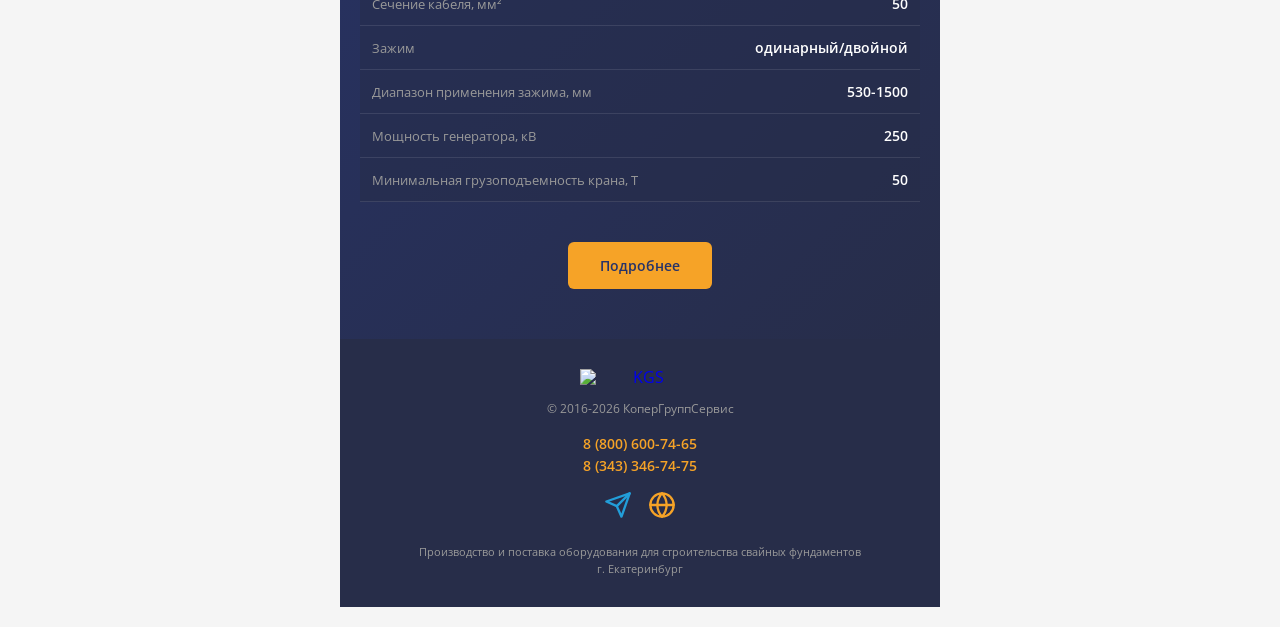
==== commit cd8ca122: "Унифицируй иконки контактов в email-template.html" ====
--- a/email-template.html
+++ b/email-template.html
@@ -284,14 +284,25 @@
                                                         <tr>
                                                             <td style="padding-bottom: 8px;">
                                                                 <a href="https://t.me/kgs_ural" style="text-decoration: none;">
-                                                                    <span class="icon-telegram" style="display: inline-block; width: 28px; height: 28px; background-color: #229ED9; border-radius: 50%; text-align: center; line-height: 28px; color: #ffffff; font-size: 16px;">✈</span>
+                                                                    <span class="icon-telegram" style="display: inline-block; width: 28px; height: 28px; background-color: transparent; border-radius: 0; text-align: center; line-height: 28px;">
+                                                                        <svg width="28" height="28" viewBox="0 0 24 24" fill="none" stroke="#229ED9" stroke-width="2" stroke-linecap="round" stroke-linejoin="round" style="display: block;">
+                                                                            <line x1="22" y1="2" x2="11" y2="13"></line>
+                                                                            <polygon points="22 2 15 22 11 13 2 9 22 2"></polygon>
+                                                                        </svg>
+                                                                    </span>
                                                                 </a>
                                                             </td>
                                                         </tr>
                                                         <tr>
                                                             <td>
                                                                 <a href="https://kgs-ural.ru" style="text-decoration: none;">
-                                                                    <span class="icon-globe" style="display: inline-block; width: 28px; height: 28px; background-color: #F6A327; border-radius: 50%; text-align: center; line-height: 28px; color: #273369; font-size: 16px;">🌐</span>
+                                                                    <span class="icon-globe" style="display: inline-block; width: 28px; height: 28px; background-color: transparent; border-radius: 0; text-align: center; line-height: 28px;">
+                                                                        <svg width="28" height="28" viewBox="0 0 24 24" fill="none" stroke="#F6A327" stroke-width="2" stroke-linecap="round" stroke-linejoin="round" style="display: block;">
+                                                                            <circle cx="12" cy="12" r="10"></circle>
+                                                                            <line x1="2" y1="12" x2="22" y2="12"></line>
+                                                                            <path d="M12 2a15.3 15.3 0 0 1 4 10 15.3 15.3 0 0 1-4 10 15.3 15.3 0 0 1-4-10 15.3 15.3 0 0 1 4-10z"></path>
+                                                                        </svg>
+                                                                    </span>
                                                                 </a>
                                                             </td>
                                                         </tr>
@@ -537,12 +548,23 @@
                                 <tr>
                                     <td style="padding: 0 8px;">
                                         <a href="https://t.me/kgs_ural" style="text-decoration: none;">
-                                            <span class="icon-telegram" style="display: inline-block; width: 28px; height: 28px; background-color: #229ED9; border-radius: 50%; text-align: center; line-height: 28px; color: #ffffff; font-size: 16px;">✈</span>
+                                            <span class="icon-telegram" style="display: inline-block; width: 28px; height: 28px; background-color: transparent; text-align: center; line-height: 28px;">
+                                                <svg width="28" height="28" viewBox="0 0 24 24" fill="none" stroke="#229ED9" stroke-width="2" stroke-linecap="round" stroke-linejoin="round" style="display: block;">
+                                                    <line x1="22" y1="2" x2="11" y2="13"></line>
+                                                    <polygon points="22 2 15 22 11 13 2 9 22 2"></polygon>
+                                                </svg>
+                                            </span>
                                         </a>
                                     </td>
                                     <td style="padding: 0 8px;">
                                         <a href="https://kgs-ural.ru" style="text-decoration: none;">
-                                            <span class="icon-globe" style="display: inline-block; width: 28px; height: 28px; background-color: #F6A327; border-radius: 50%; text-align: center; line-height: 28px; color: #273369; font-size: 16px;">🌐</span>
+                                            <span class="icon-globe" style="display: inline-block; width: 28px; height: 28px; background-color: transparent; text-align: center; line-height: 28px;">
+                                                <svg width="28" height="28" viewBox="0 0 24 24" fill="none" stroke="#F6A327" stroke-width="2" stroke-linecap="round" stroke-linejoin="round" style="display: block;">
+                                                    <circle cx="12" cy="12" r="10"></circle>
+                                                    <line x1="2" y1="12" x2="22" y2="12"></line>
+                                                    <path d="M12 2a15.3 15.3 0 0 1 4 10 15.3 15.3 0 0 1-4 10 15.3 15.3 0 0 1-4-10 15.3 15.3 0 0 1 4-10z"></path>
+                                                </svg>
+                                            </span>
                                         </a>
                                     </td>
                                 </tr>
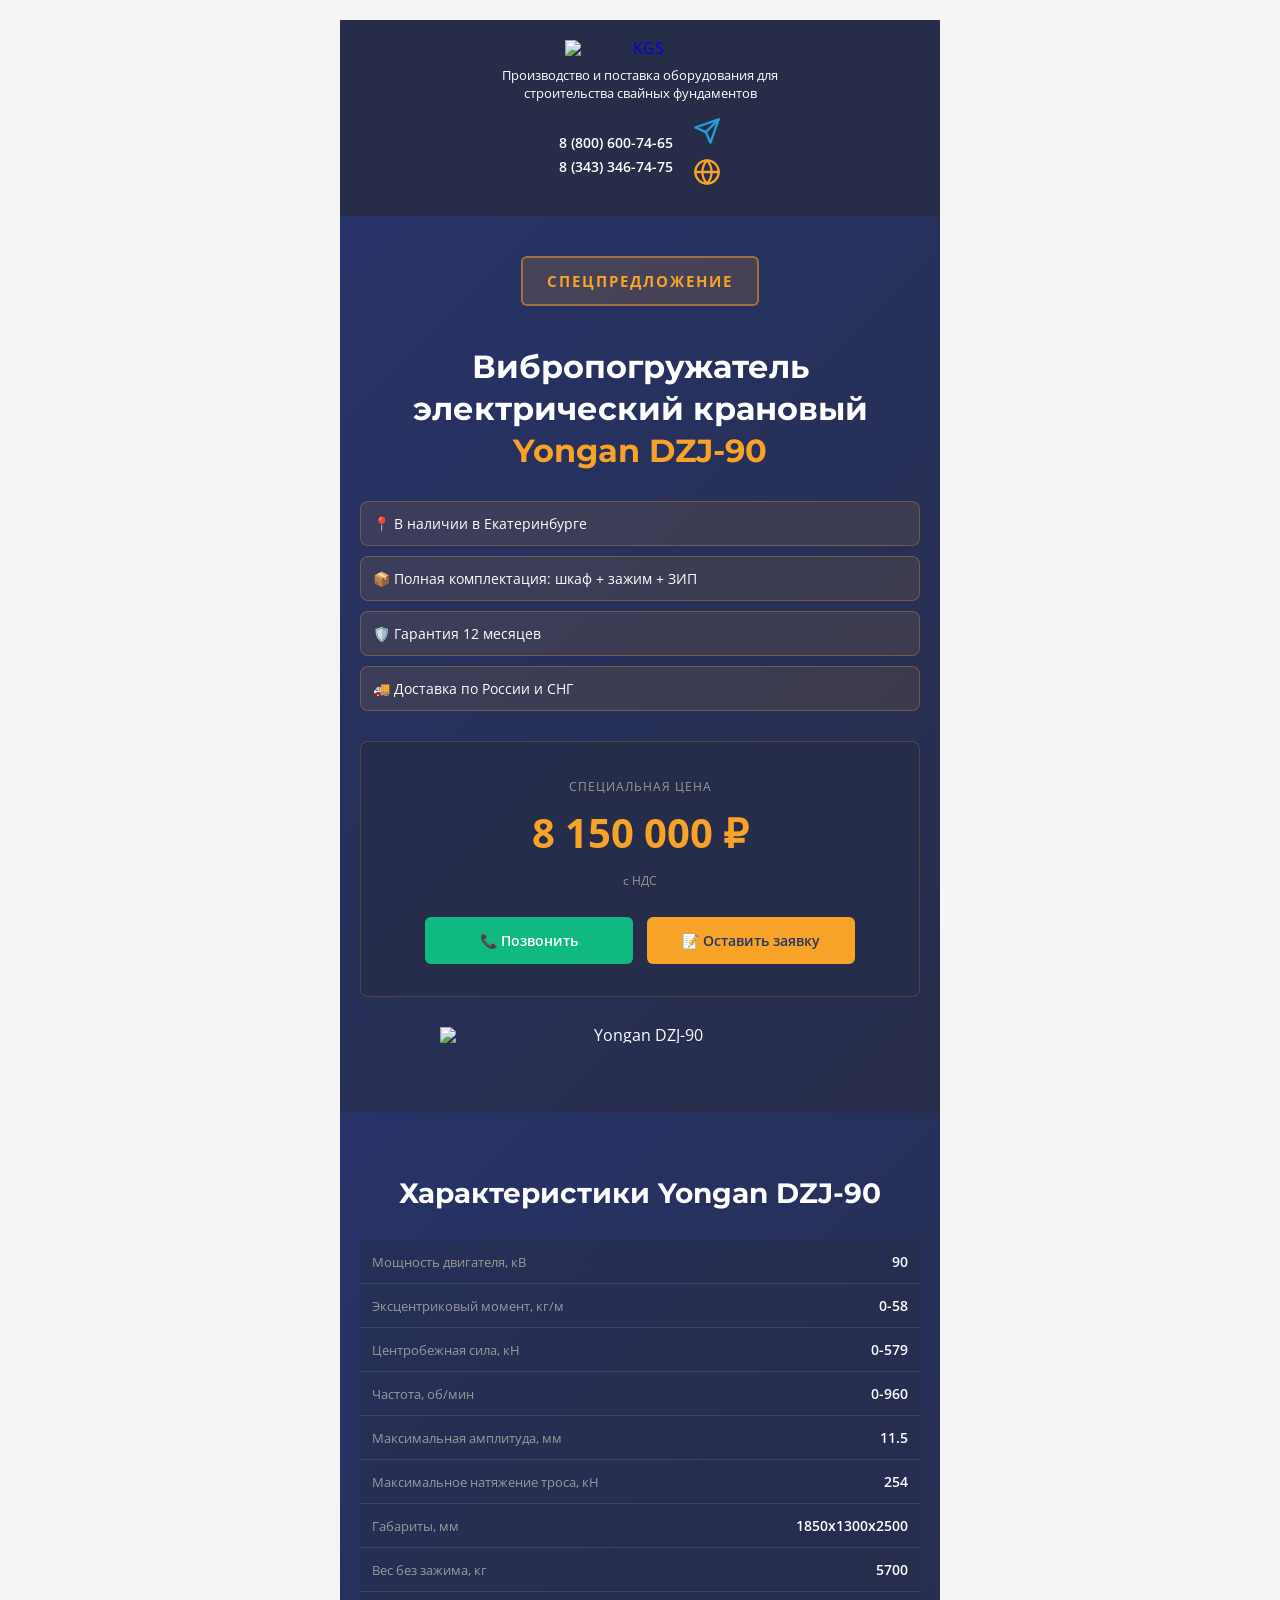
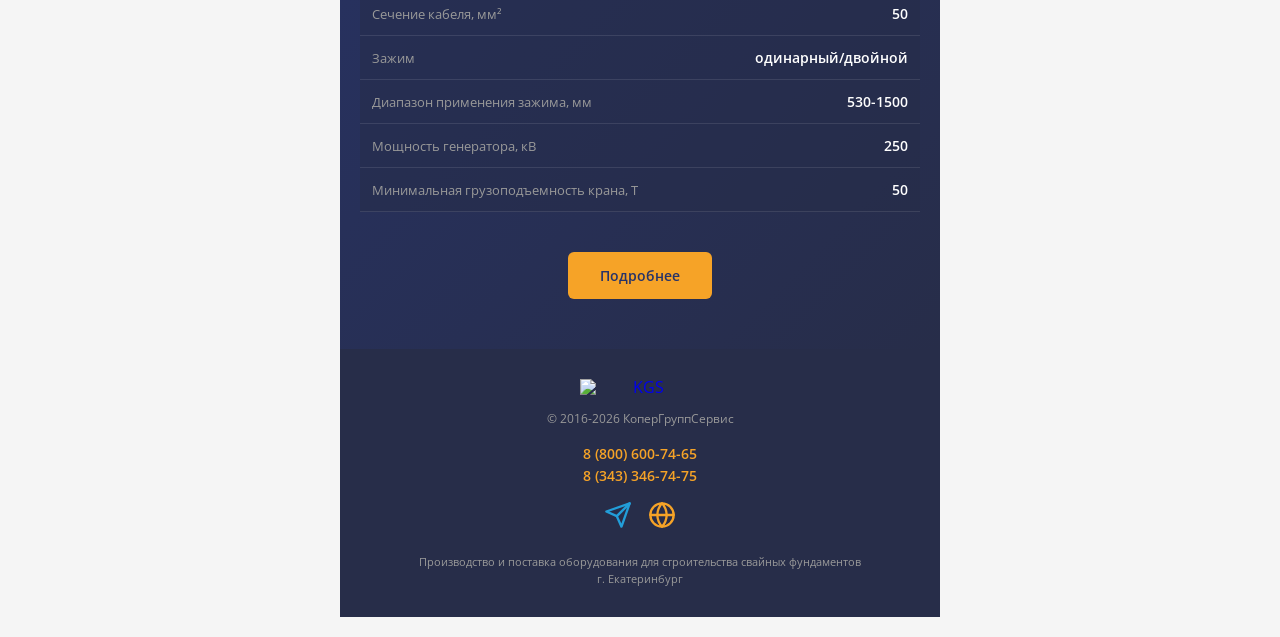
==== commit 062937b5: "Обновление стилей и цветов шаблона" ====
--- a/email-template.html
+++ b/email-template.html
@@ -68,19 +68,19 @@
         }
         
         .badge {
-            background-color: rgba(246, 163, 39, 0.1);
-            border: 1px solid rgba(246, 163, 39, 0.3);
-            border-radius: 4px;
-            padding: 8px 16px;
+            background-color: rgba(246, 163, 39, 0.15);
+            border: 2px solid rgba(246, 163, 39, 0.5);
+            border-radius: 6px;
+            padding: 12px 24px;
             display: inline-block;
             margin-bottom: 20px;
         }
         
         .badge-text {
             color: #F6A327;
-            font-size: 12px;
-            font-weight: 600;
-            letter-spacing: 1px;
+            font-size: 15px;
+            font-weight: 700;
+            letter-spacing: 2px;
             text-transform: uppercase;
         }
         
@@ -322,8 +322,8 @@
                             <table role="presentation" width="100%" cellspacing="0" cellpadding="0" border="0">
                                 <tr>
                                     <td align="center">
-                                        <div class="badge" style="background-color: rgba(246, 163, 39, 0.1); border: 1px solid rgba(246, 163, 39, 0.3); border-radius: 4px; padding: 8px 16px; display: inline-block; margin-bottom: 20px;">
-                                            <span class="badge-text" style="color: #F6A327; font-size: 12px; font-weight: 600; letter-spacing: 1px;">СПЕЦПРЕДЛОЖЕНИЕ</span>
+                                        <div class="badge" style="background-color: rgba(246, 163, 39, 0.15); border: 2px solid rgba(246, 163, 39, 0.5); border-radius: 6px; padding: 12px 24px; display: inline-block; margin-bottom: 20px;">
+                                            <span class="badge-text" style="color: #F6A327; font-size: 15px; font-weight: 700; letter-spacing: 2px;">СПЕЦПРЕДЛОЖЕНИЕ</span>
                                         </div>
                                         
                                         <a href="https://kgs-ural.ru/catalog/vibropogruzhateli-kranovie/seriya-dzj/yongan-dzj-90/" style="text-decoration: none; color: inherit;">
@@ -352,7 +352,7 @@
                                         <!-- Price Card -->
                                         <div class="price-card" style="background-color: rgba(39, 45, 73, 0.8); border: 1px solid rgba(246, 163, 39, 0.2); border-radius: 8px; padding: 24px; margin: 20px 0;">
                                             <p class="price-label" style="color: #999999; font-size: 12px; text-transform: uppercase; letter-spacing: 1px; margin-bottom: 10px;">СПЕЦИАЛЬНАЯ ЦЕНА</p>
-                                            <p class="price" style="font-size: 40px; font-weight: 700; color: #ffffff; margin: 10px 0;">8 150 000 ₽</p>
+                                            <p class="price" style="font-size: 40px; font-weight: 700; color: #F6A327; margin: 10px 0;">8 150 000 ₽</p>
                                             <p class="price-note" style="color: #999999; font-size: 12px;">с НДС</p>
                                             
                                             <!--[if mso]>
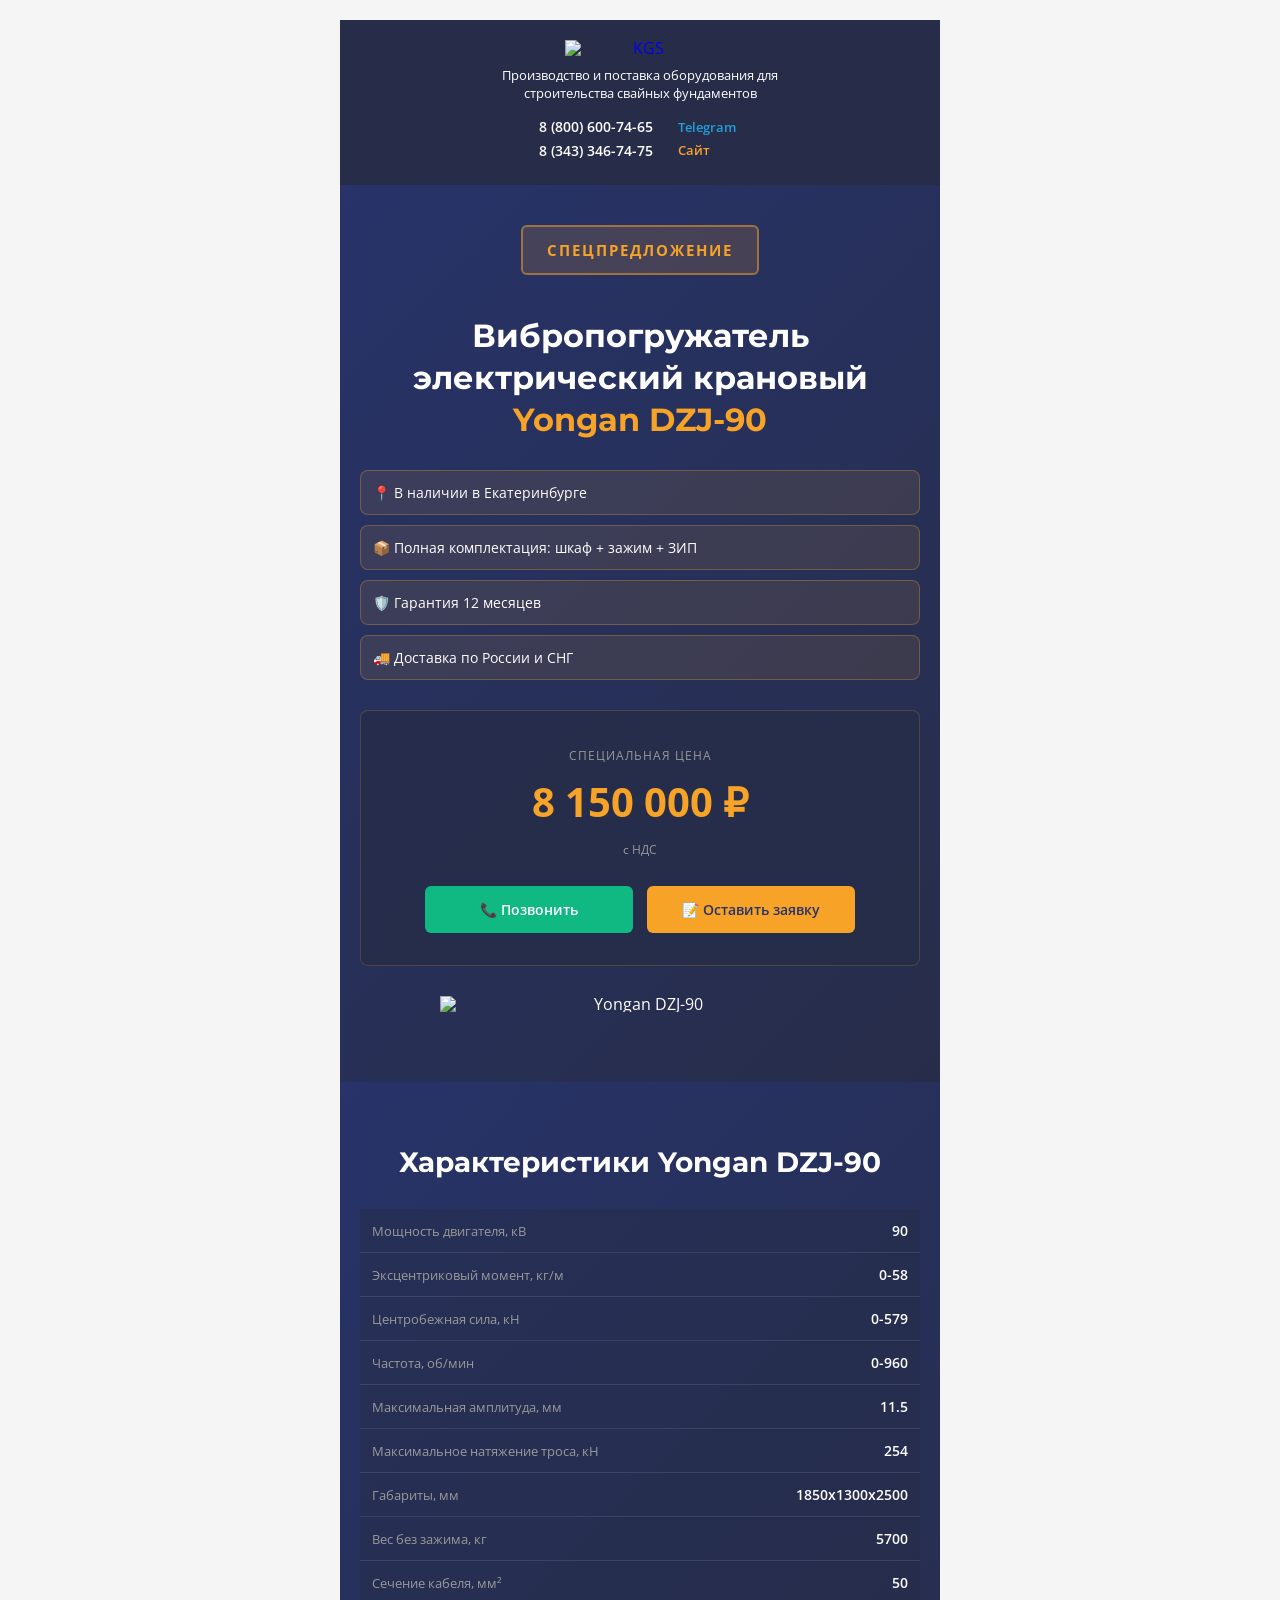
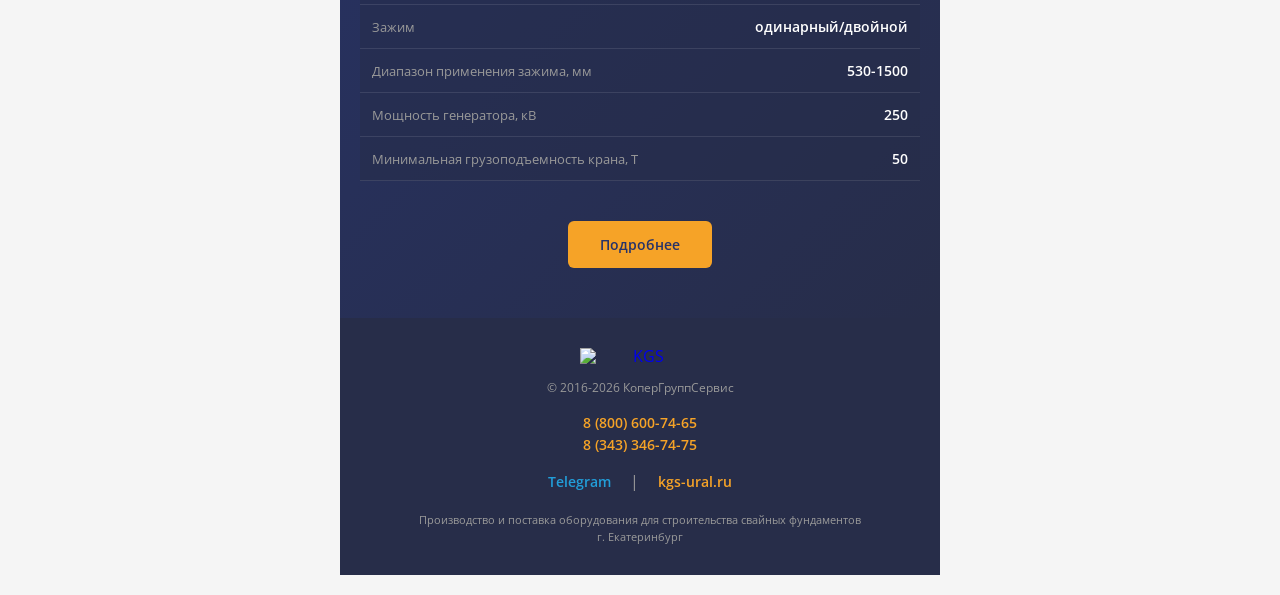
==== commit d7f6da1d: "fix: замена иконок на текст в email-template.html" ====
--- a/email-template.html
+++ b/email-template.html
@@ -279,30 +279,19 @@
                                                     <a href="tel:88006007465" style="color: #ffffff; font-weight: 600; font-size: 14px; text-decoration: none; display: block;">8 (800) 600-74-65</a>
                                                     <a href="tel:+73433467475" style="color: #ffffff; font-weight: 600; font-size: 14px; text-decoration: none; display: block; margin-top: 5px;">8 (343) 346-74-75</a>
                                                 </td>
-                                                <td style="padding: 0 10px; vertical-align: middle;">
+                                                <td style="padding: 0 15px; vertical-align: middle;">
                                                     <table role="presentation" cellspacing="0" cellpadding="0" border="0">
                                                         <tr>
-                                                            <td style="padding-bottom: 8px;">
-                                                                <a href="https://t.me/kgs_ural" style="text-decoration: none;">
-                                                                    <span class="icon-telegram" style="display: inline-block; width: 28px; height: 28px; background-color: transparent; border-radius: 0; text-align: center; line-height: 28px;">
-                                                                        <svg width="28" height="28" viewBox="0 0 24 24" fill="none" stroke="#229ED9" stroke-width="2" stroke-linecap="round" stroke-linejoin="round" style="display: block;">
-                                                                            <line x1="22" y1="2" x2="11" y2="13"></line>
-                                                                            <polygon points="22 2 15 22 11 13 2 9 22 2"></polygon>
-                                                                        </svg>
-                                                                    </span>
+                                                            <td style="padding-bottom: 5px;">
+                                                                <a href="https://t.me/kgs_ural" style="color: #229ED9; text-decoration: none; font-size: 13px; font-weight: 600; display: block;">
+                                                                    Telegram
                                                                 </a>
                                                             </td>
                                                         </tr>
                                                         <tr>
                                                             <td>
-                                                                <a href="https://kgs-ural.ru" style="text-decoration: none;">
-                                                                    <span class="icon-globe" style="display: inline-block; width: 28px; height: 28px; background-color: transparent; border-radius: 0; text-align: center; line-height: 28px;">
-                                                                        <svg width="28" height="28" viewBox="0 0 24 24" fill="none" stroke="#F6A327" stroke-width="2" stroke-linecap="round" stroke-linejoin="round" style="display: block;">
-                                                                            <circle cx="12" cy="12" r="10"></circle>
-                                                                            <line x1="2" y1="12" x2="22" y2="12"></line>
-                                                                            <path d="M12 2a15.3 15.3 0 0 1 4 10 15.3 15.3 0 0 1-4 10 15.3 15.3 0 0 1-4-10 15.3 15.3 0 0 1 4-10z"></path>
-                                                                        </svg>
-                                                                    </span>
+                                                                <a href="https://kgs-ural.ru" style="color: #F6A327; text-decoration: none; font-size: 13px; font-weight: 600; display: block;">
+                                                                    Сайт
                                                                 </a>
                                                             </td>
                                                         </tr>
@@ -544,31 +533,11 @@
                                 <a href="tel:88006007465" class="contact-link" style="color: #F6A327; text-decoration: none; font-weight: 600; font-size: 14px;">8 (800) 600-74-65</a><br>
                                 <a href="tel:+73433467475" class="contact-link" style="color: #F6A327; text-decoration: none; font-weight: 600; font-size: 14px;">8 (343) 346-74-75</a>
                             </p>
-                            <table role="presentation" cellspacing="0" cellpadding="0" border="0" style="margin: 15px auto;">
-                                <tr>
-                                    <td style="padding: 0 8px;">
-                                        <a href="https://t.me/kgs_ural" style="text-decoration: none;">
-                                            <span class="icon-telegram" style="display: inline-block; width: 28px; height: 28px; background-color: transparent; text-align: center; line-height: 28px;">
-                                                <svg width="28" height="28" viewBox="0 0 24 24" fill="none" stroke="#229ED9" stroke-width="2" stroke-linecap="round" stroke-linejoin="round" style="display: block;">
-                                                    <line x1="22" y1="2" x2="11" y2="13"></line>
-                                                    <polygon points="22 2 15 22 11 13 2 9 22 2"></polygon>
-                                                </svg>
-                                            </span>
-                                        </a>
-                                    </td>
-                                    <td style="padding: 0 8px;">
-                                        <a href="https://kgs-ural.ru" style="text-decoration: none;">
-                                            <span class="icon-globe" style="display: inline-block; width: 28px; height: 28px; background-color: transparent; text-align: center; line-height: 28px;">
-                                                <svg width="28" height="28" viewBox="0 0 24 24" fill="none" stroke="#F6A327" stroke-width="2" stroke-linecap="round" stroke-linejoin="round" style="display: block;">
-                                                    <circle cx="12" cy="12" r="10"></circle>
-                                                    <line x1="2" y1="12" x2="22" y2="12"></line>
-                                                    <path d="M12 2a15.3 15.3 0 0 1 4 10 15.3 15.3 0 0 1-4 10 15.3 15.3 0 0 1-4-10 15.3 15.3 0 0 1 4-10z"></path>
-                                                </svg>
-                                            </span>
-                                        </a>
-                                    </td>
-                                </tr>
-                            </table>
+                            <p style="margin: 15px 0;">
+                                <a href="https://t.me/kgs_ural" style="color: #229ED9; text-decoration: none; font-size: 14px; font-weight: 600; margin: 0 10px;">Telegram</a>
+                                <span style="color: #999999; margin: 0 5px;">|</span>
+                                <a href="https://kgs-ural.ru" style="color: #F6A327; text-decoration: none; font-size: 14px; font-weight: 600; margin: 0 10px;">kgs-ural.ru</a>
+                            </p>
                             <p class="footer-text" style="color: #999999; font-size: 11px; margin: 20px 0 0; line-height: 1.5;">
                                 Производство и поставка оборудования для строительства свайных фундаментов<br>
                                 г. Екатеринбург
